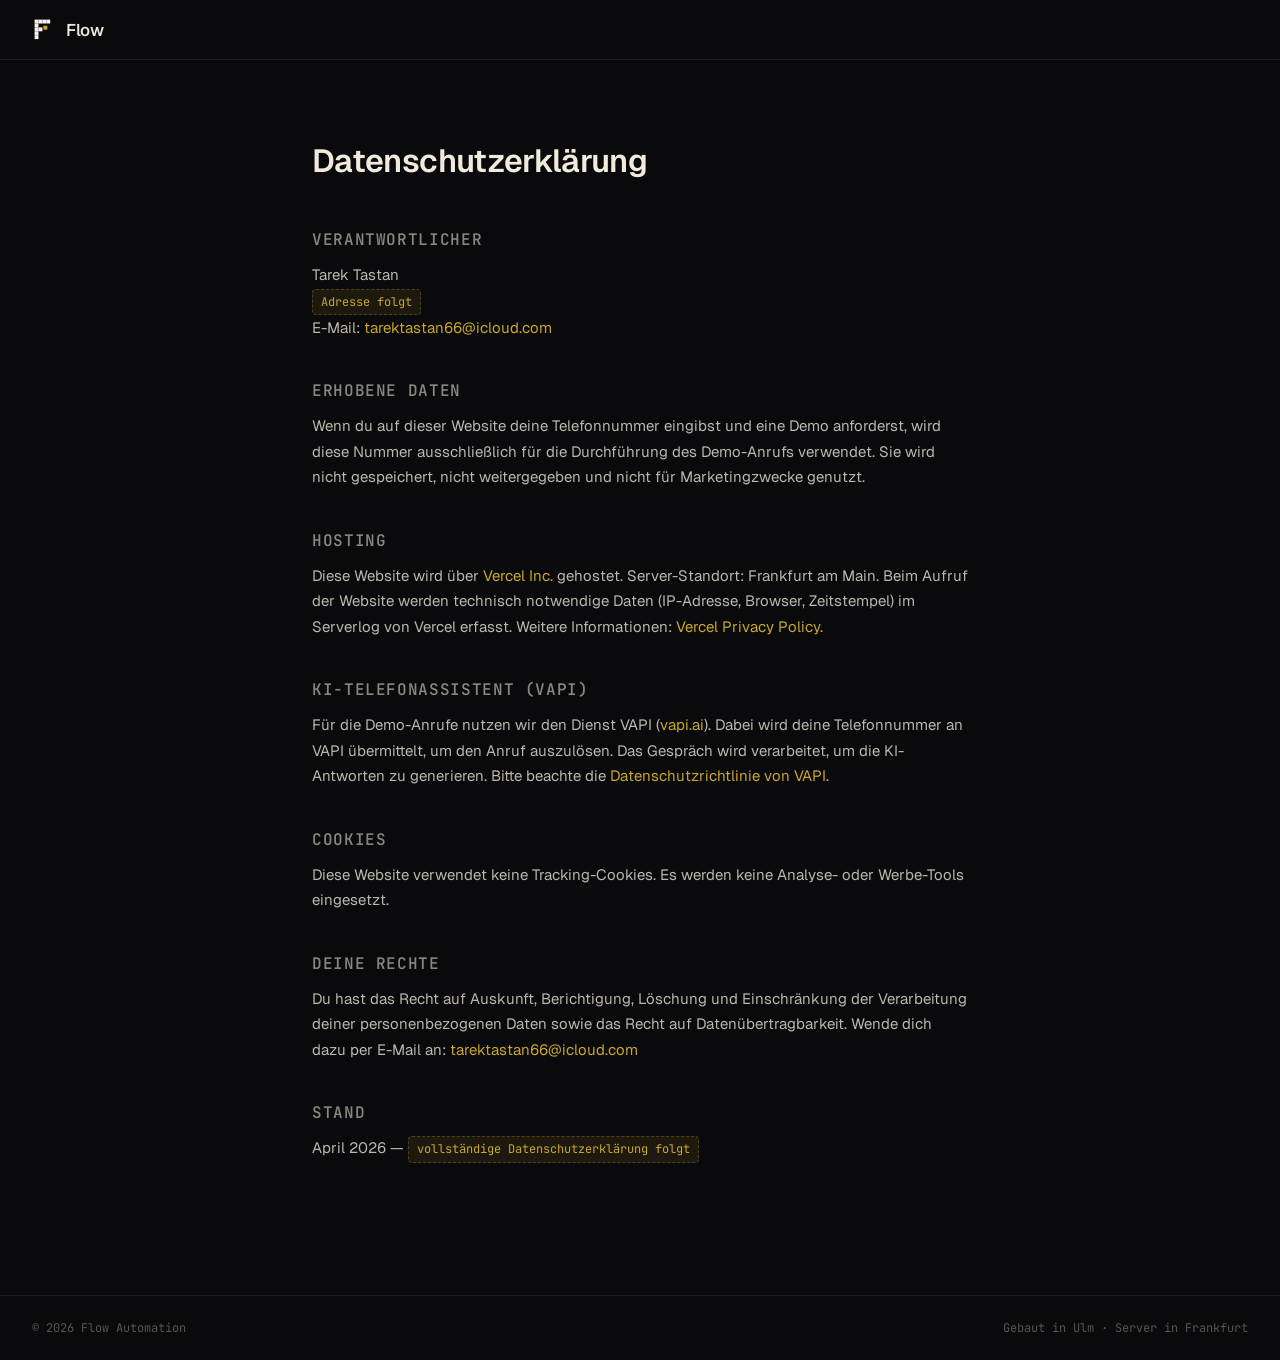
==== datenschutz.html @ d3b840fd "feat: remove nav button, add favicon, legal pages, fix footer text" ====
<!doctype html>
<html lang="de">
<head>
<meta charset="utf-8" />
<title>Datenschutz — Flow Automation</title>
<meta name="viewport" content="width=device-width, initial-scale=1" />
<link rel="preconnect" href="https://fonts.googleapis.com">
<link rel="preconnect" href="https://fonts.gstatic.com" crossorigin>
<link rel="stylesheet" href="https://fonts.googleapis.com/css2?family=Geist:wght@300;400;450;500;550;600&family=JetBrains+Mono:wght@400;500;600&display=swap">
<link rel="icon" type="image/svg+xml" href="data:image/svg+xml,<svg viewBox='0 0 80 80' xmlns='http://www.w3.org/2000/svg'><g fill='%23F5F0E8'><rect x='8' y='8' width='12' height='12'/><rect x='20' y='8' width='12' height='12'/><rect x='32' y='8' width='12' height='12'/><rect x='44' y='8' width='12' height='12'/><rect x='8' y='20' width='12' height='12'/><rect x='8' y='32' width='12' height='12'/><rect x='8' y='44' width='12' height='12'/><rect x='8' y='56' width='12' height='12'/><rect x='20' y='32' width='12' height='12'/></g><rect x='35' y='27' width='12' height='12' fill='%23C8A82A'/></svg>" />
<style>
:root {
  --bg: #0a0a0c;
  --bg-elev-1: #101014;
  --border: rgba(255,255,255,0.08);
  --cream: oklch(0.94 0.02 85);
  --muted: oklch(0.62 0.01 85);
  --subtle: oklch(0.45 0.008 85);
  --mint: #C8A82A;
  --font-sans: "Geist", -apple-system, sans-serif;
  --font-mono: "JetBrains Mono", monospace;
}
*, *::before, *::after { box-sizing: border-box; }
html, body { margin: 0; padding: 0; background: var(--bg); color: var(--cream); font-family: var(--font-sans); }
a { color: var(--mint); text-decoration: none; }
a:hover { text-decoration: underline; }

.nav { border-bottom: 1px solid var(--border); padding: 0 32px; height: 60px; display: flex; align-items: center; }
.nav-brand { display: flex; align-items: center; gap: 8px; font-weight: 550; font-size: 17px; letter-spacing: -0.02em; color: var(--cream); text-decoration: none; }

.container { max-width: 720px; margin: 0 auto; padding: 80px 32px 120px; }
h1 { font-size: 32px; font-weight: 600; letter-spacing: -0.02em; margin: 0 0 48px; }
h2 { font-size: 16px; font-weight: 550; color: var(--muted); letter-spacing: 0.04em; text-transform: uppercase; font-family: var(--font-mono); margin: 40px 0 12px; }
p { font-size: 15px; line-height: 1.7; color: oklch(0.78 0.015 85); margin: 0 0 12px; }
.placeholder { display: inline-block; background: rgba(200,168,42,0.1); border: 1px dashed rgba(200,168,42,0.3); color: var(--mint); font-family: var(--font-mono); font-size: 12px; padding: 2px 8px; border-radius: 4px; }

.footer-bar { border-top: 1px solid var(--border); padding: 24px 32px; font-size: 12px; color: var(--subtle); font-family: var(--font-mono); display: flex; justify-content: space-between; }
</style>
</head>
<body>

<nav class="nav">
  <a href="/" class="nav-brand">
    <svg viewBox="0 0 80 80" width="26" height="26" xmlns="http://www.w3.org/2000/svg" style="flex-shrink:0;">
      <g fill="#F5F0E8">
        <rect x="8" y="8" width="12" height="12"/>
        <rect x="20" y="8" width="12" height="12"/>
        <rect x="32" y="8" width="12" height="12"/>
        <rect x="44" y="8" width="12" height="12"/>
        <rect x="8" y="20" width="12" height="12"/>
        <rect x="8" y="32" width="12" height="12"/>
        <rect x="8" y="44" width="12" height="12"/>
        <rect x="8" y="56" width="12" height="12"/>
        <rect x="20" y="32" width="12" height="12"/>
      </g>
      <rect x="35" y="27" width="12" height="12" fill="#C8A82A"/>
    </svg>
    Flow
  </a>
</nav>

<div class="container">
  <h1>Datenschutzerklärung</h1>

  <h2>Verantwortlicher</h2>
  <p>
    Tarek Tastan<br>
    <span class="placeholder">Adresse folgt</span><br>
    E-Mail: <a href="mailto:tarektastan66@icloud.com">tarektastan66@icloud.com</a>
  </p>

  <h2>Erhobene Daten</h2>
  <p>Wenn du auf dieser Website deine Telefonnummer eingibst und eine Demo anforderst, wird diese Nummer ausschließlich für die Durchführung des Demo-Anrufs verwendet. Sie wird nicht gespeichert, nicht weitergegeben und nicht für Marketingzwecke genutzt.</p>

  <h2>Hosting</h2>
  <p>Diese Website wird über <a href="https://vercel.com" target="_blank" rel="noopener">Vercel Inc.</a> gehostet. Server-Standort: Frankfurt am Main. Beim Aufruf der Website werden technisch notwendige Daten (IP-Adresse, Browser, Zeitstempel) im Serverlog von Vercel erfasst. Weitere Informationen: <a href="https://vercel.com/legal/privacy-policy" target="_blank" rel="noopener">Vercel Privacy Policy</a>.</p>

  <h2>KI-Telefonassistent (VAPI)</h2>
  <p>Für die Demo-Anrufe nutzen wir den Dienst VAPI (<a href="https://vapi.ai" target="_blank" rel="noopener">vapi.ai</a>). Dabei wird deine Telefonnummer an VAPI übermittelt, um den Anruf auszulösen. Das Gespräch wird verarbeitet, um die KI-Antworten zu generieren. Bitte beachte die <a href="https://vapi.ai/privacy" target="_blank" rel="noopener">Datenschutzrichtlinie von VAPI</a>.</p>

  <h2>Cookies</h2>
  <p>Diese Website verwendet keine Tracking-Cookies. Es werden keine Analyse- oder Werbe-Tools eingesetzt.</p>

  <h2>Deine Rechte</h2>
  <p>Du hast das Recht auf Auskunft, Berichtigung, Löschung und Einschränkung der Verarbeitung deiner personenbezogenen Daten sowie das Recht auf Datenübertragbarkeit. Wende dich dazu per E-Mail an: <a href="mailto:tarektastan66@icloud.com">tarektastan66@icloud.com</a></p>

  <h2>Stand</h2>
  <p>April 2026 — <span class="placeholder">vollständige Datenschutzerklärung folgt</span></p>
</div>

<div class="footer-bar">
  <span>© 2026 Flow Automation</span>
  <span>Gebaut in Ulm · Server in Frankfurt</span>
</div>

</body>
</html>
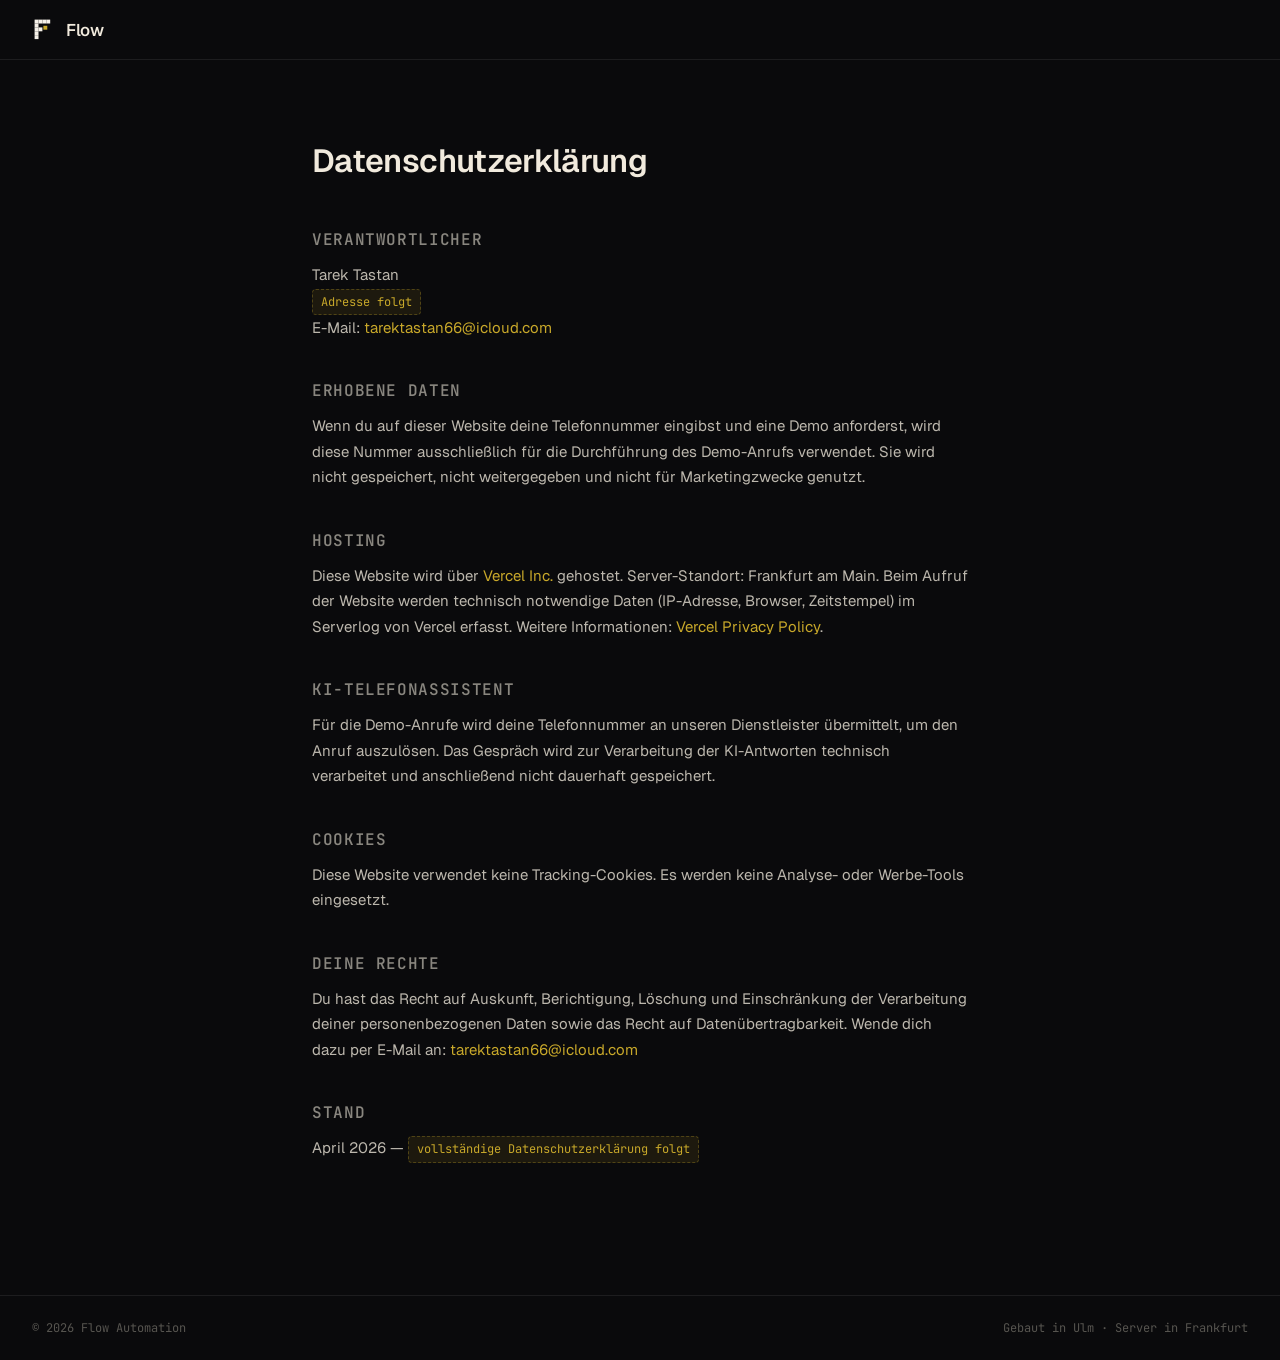
==== commit 8281fe35: "fix: remove third-party tool names from datenschutz" ====
--- a/datenschutz.html
+++ b/datenschutz.html
@@ -75,8 +75,8 @@
   <h2>Hosting</h2>
   <p>Diese Website wird über <a href="https://vercel.com" target="_blank" rel="noopener">Vercel Inc.</a> gehostet. Server-Standort: Frankfurt am Main. Beim Aufruf der Website werden technisch notwendige Daten (IP-Adresse, Browser, Zeitstempel) im Serverlog von Vercel erfasst. Weitere Informationen: <a href="https://vercel.com/legal/privacy-policy" target="_blank" rel="noopener">Vercel Privacy Policy</a>.</p>
 
-  <h2>KI-Telefonassistent (VAPI)</h2>
-  <p>Für die Demo-Anrufe nutzen wir den Dienst VAPI (<a href="https://vapi.ai" target="_blank" rel="noopener">vapi.ai</a>). Dabei wird deine Telefonnummer an VAPI übermittelt, um den Anruf auszulösen. Das Gespräch wird verarbeitet, um die KI-Antworten zu generieren. Bitte beachte die <a href="https://vapi.ai/privacy" target="_blank" rel="noopener">Datenschutzrichtlinie von VAPI</a>.</p>
+  <h2>KI-Telefonassistent</h2>
+  <p>Für die Demo-Anrufe wird deine Telefonnummer an unseren Dienstleister übermittelt, um den Anruf auszulösen. Das Gespräch wird zur Verarbeitung der KI-Antworten technisch verarbeitet und anschließend nicht dauerhaft gespeichert.</p>
 
   <h2>Cookies</h2>
   <p>Diese Website verwendet keine Tracking-Cookies. Es werden keine Analyse- oder Werbe-Tools eingesetzt.</p>
